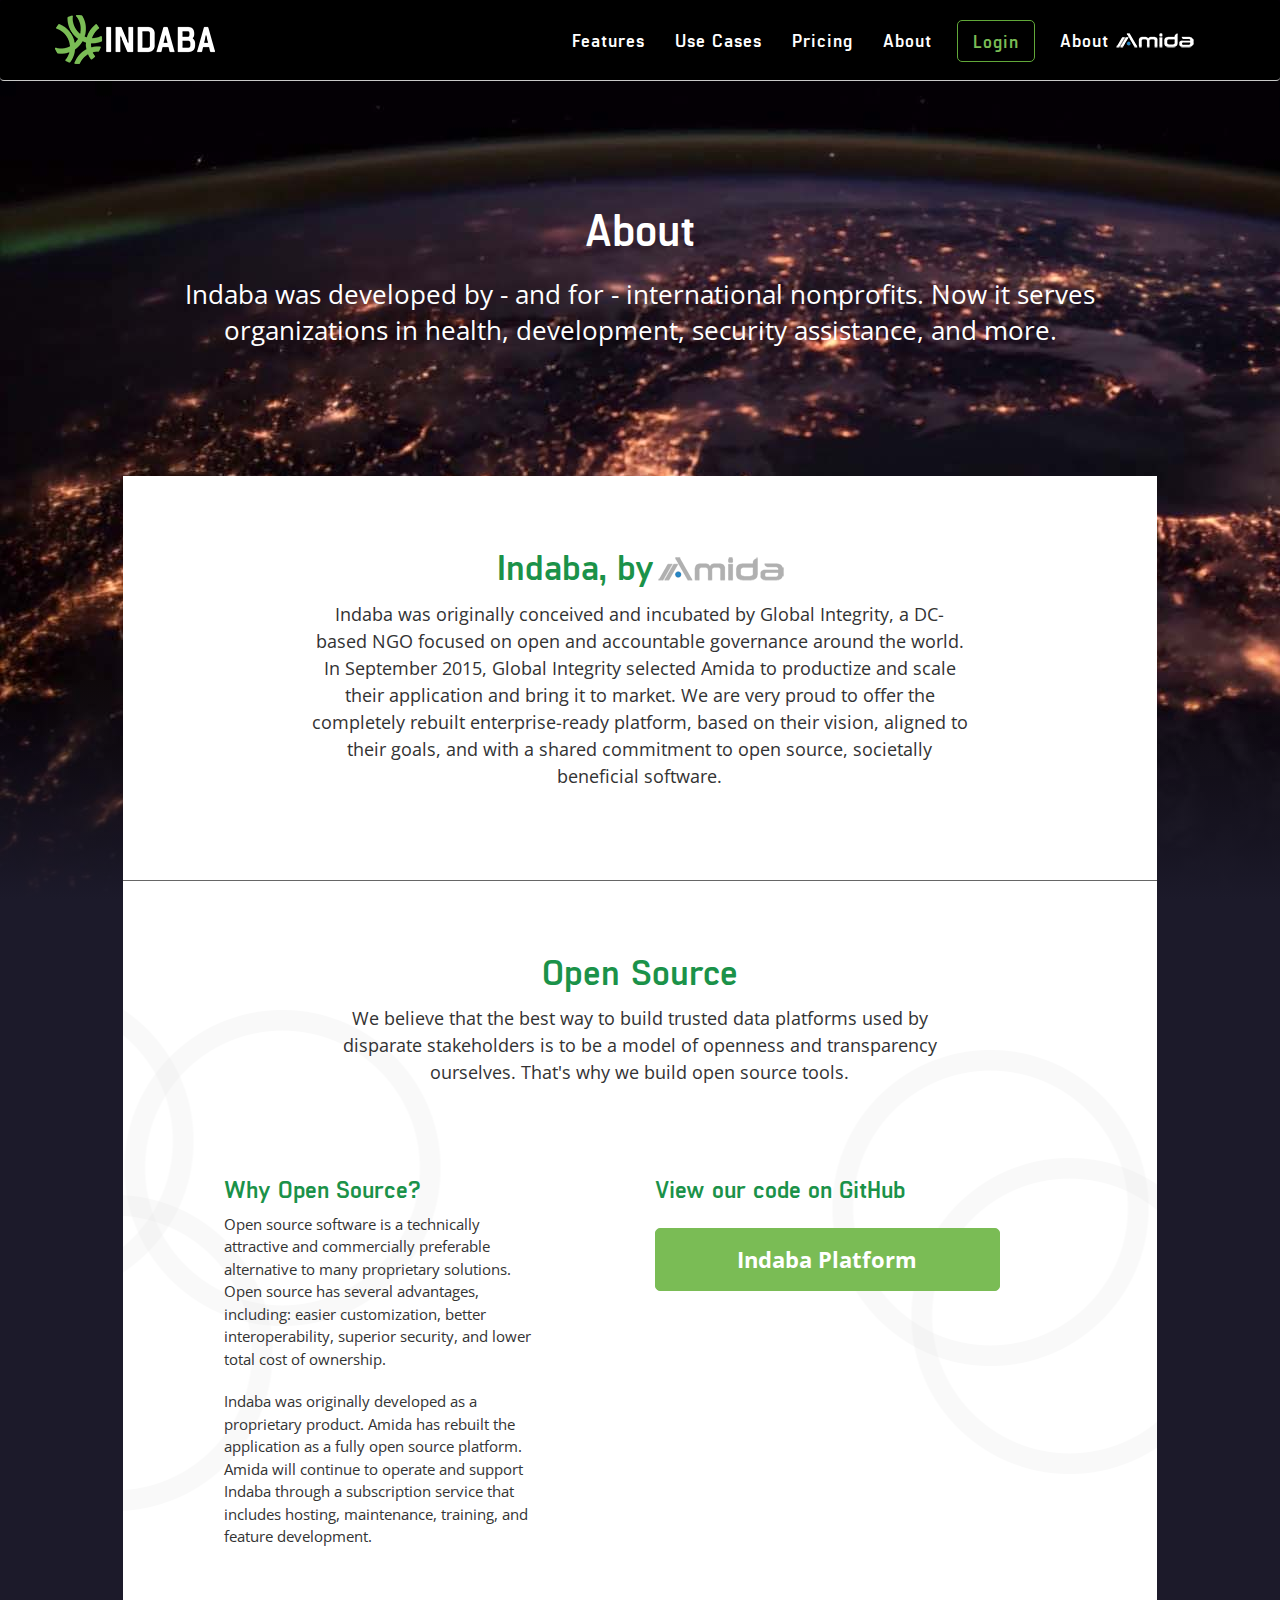
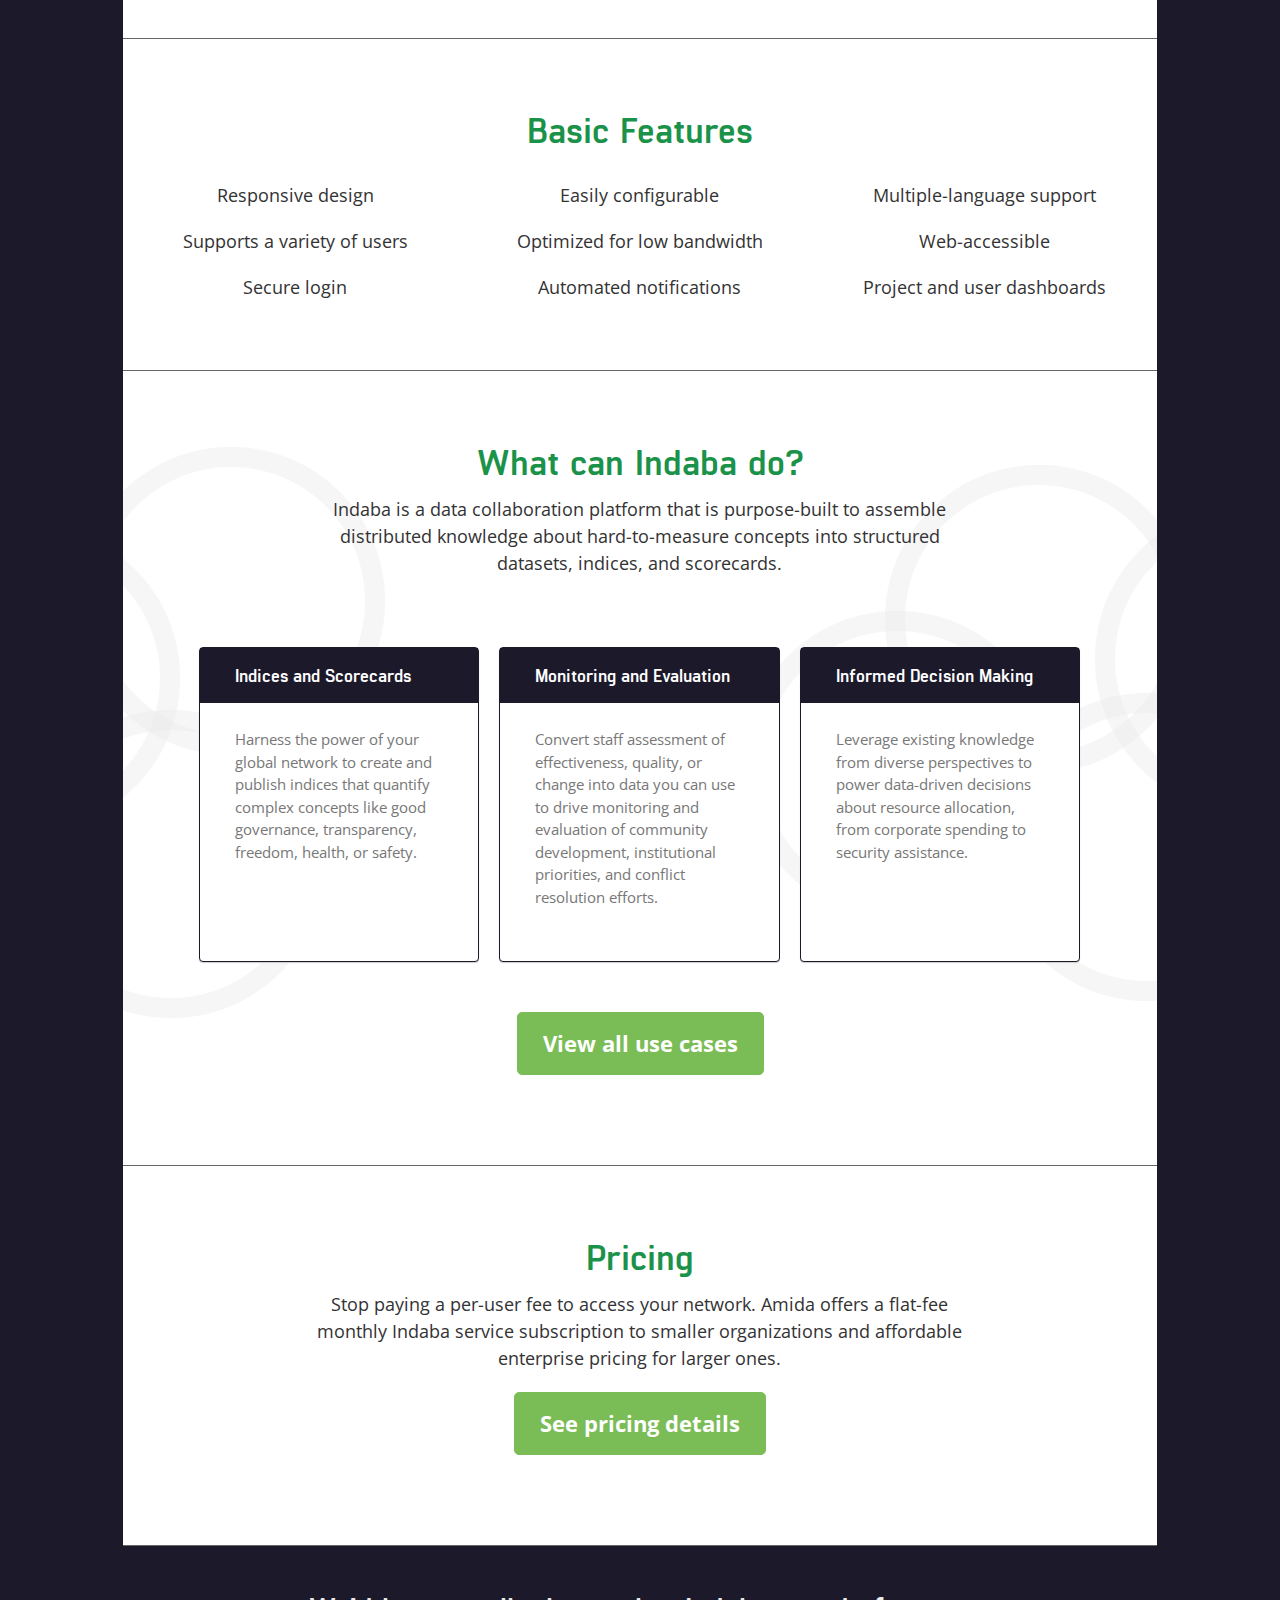
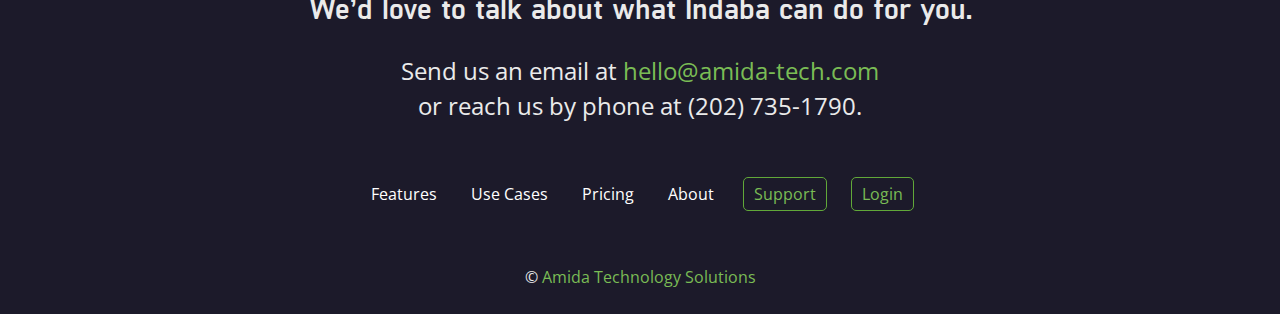
==== about.html @ 3c82d105 "inventory updates" ====
<!DOCTYPE html>
<html lang="en">

<head>

    <meta charset="utf-8">
    <meta http-equiv="X-UA-Compatible" content="IE=edge">
    <meta name="viewport" content="width=device-width, initial-scale=1">
    <meta name="description" content="">
    <meta name="author" content="">

    <title>Indaba by Amida, Turning knowledge into data</title>

    <!-- Bootstrap Core CSS -->
    <link href="css/bootstrap.min.css" rel="stylesheet">

    <!-- Custom CSS -->
    <link href="css/agency.css" rel="stylesheet">

    <!-- Custom Fonts -->
    <link href='https://fonts.googleapis.com/css?family=Open+Sans:400,700&subset=latin,latin-ext' rel='stylesheet' type='text/css'>

    <!-- HTML5 Shim and Respond.js IE8 support of HTML5 elements and media queries -->
    <!-- WARNING: Respond.js doesn't work if you view the page via file:// -->
    <!--[if lt IE 9]>
        <script src="https://oss.maxcdn.com/libs/html5shiv/3.7.0/html5shiv.js"></script>
        <script src="https://oss.maxcdn.com/libs/respond.js/1.4.2/respond.min.js"></script>
    <![endif]-->

</head>

<body id="page-top" class="index">

    <!-- Navigation -->
    <nav class="navbar navbar-default">
        <div class="container">
            <!-- Brand and toggle get grouped for better mobile display -->
            <div class="navbar-header page-scroll">
                <button type="button" class="navbar-toggle" data-toggle="collapse" data-target="#bs-example-navbar-collapse-1">
                    <span class="sr-only">Toggle navigation</span>
                    <span class="icon-bar"></span>
                    <span class="icon-bar"></span>
                    <span class="icon-bar"></span>
                </button>
                <a class="navbar-brand page-scroll" href="index.html"><img src="img/logo.png"></a>
            </div>

            <!-- Collect the nav links, forms, and other content for toggling -->
            <div class="collapse navbar-collapse" id="bs-example-navbar-collapse-1">
                <ul class="nav navbar-nav navbar-right">
                   <li>
                        <a href="features.html">Features </a>
                    </li>
                    <li>
                        <a href="usecases.html">Use Cases</a>
                    </li>
                    <li>
                        <a href="pricing.html">Pricing</a>
                    </li>
                    <li>
                        <a href="about.html">About</a>
                    </li>
                    <li>
                        <a class="green" href="https://app.indaba.amida-tech.com/">Login</a>
                    </li>
                    <li><a class="about" href="http://www.amida-tech.com">About <img src="img/logo-a.png"></a></li>
                </ul>
            </div>
            <!-- /.navbar-collapse -->
        </div>
        <!-- /.container-fluid -->
    </nav>

    <div class="video_back">
        <video autoplay loop poster="./assets/video/ffc-space.jpg" id="">
            <source src="assets/video/ffc-space.webmhd.webm" type="video/webm">
            <source src="assets/video/ffc-space.mp4" type="video/mp4">
        </video>
    </div>
    <div class="shade"></div>

<div class="wrapper">

    <!-- Header -->
    <header>
        <div class="container">
            <div class="intro-text margin-top-50">
                
                <div class="intro-heading">About</div>
                <div class="intro-lead-in">Indaba was developed by - and for - international nonprofits. Now it serves organizations in health, development, security assistance, and more.</div>
            </div>
        </div>
    </header>

    <div class="content_wrapper">

    <!-- About Indaba Section -->
    <section id="">
        <div class="container">
            <div class="row">
                <div class="col-lg-12 text-center">
                    <h2 class="section-heading">Indaba, by<a class="about" href="http://www.amida-tech.com"><img src="img/logo-g.png"></a></h2>
                </div>
            </div>
            <div class="row text-center">
                <div class="col-md-8 col-md-offset-2">
                    <p class="large">Indaba was originally conceived and incubated by Global Integrity, a DC-based NGO focused on open and accountable governance around the world.  In September 2015, Global Integrity selected Amida to productize and scale their application and bring it to market. We are very proud to offer the completely rebuilt enterprise-ready platform, based on their vision, aligned to their goals, and with a shared commitment to open source, societally beneficial software.</p>
                </div>
            </div>
        </div>
    </section>

    <!-- Open Source Section -->
    <section id="open_source">
        <div class="container">
            <div class="row">
                <div class="col-lg-12 text-center">
                    <h2 class="section-heading">Open Source</h2>
                </div>
            </div>
            <div class="row text-center">
                <div class="col-md-8 col-md-offset-2">
                    <p class="large">We believe that the best way to build trusted data platforms used by disparate stakeholders is to be a model of openness and transparency ourselves. That's why we build open source tools.</p>
                </div>
            </div>

            <div class="row open_source margin-top-50">
                <div class="col-md-4 col-md-offset-1">
                    <h3>Why Open Source?</h3>
                    <p>Open source software is a technically attractive and commercially preferable alternative to many proprietary solutions. Open source has several advantages, including: easier customization, better interoperability, superior security, and lower total cost of ownership.</p>
                    <p>Indaba was originally developed as a proprietary product. Amida has rebuilt the application as a fully open source platform. Amida will continue to operate and support Indaba through a subscription service that includes hosting, maintenance, training, and feature development.</p>
                </div>
                <div class="col-md-5 col-md-offset-1">
                    <h3>View our code on GitHub</h3>
                    <p><a href="https://github.com/amida-tech/greyscale" class="btn btn-xl">Indaba Platform</a></p>
                </div>
            </div>

        </div>
    </section>

    <!-- Basic Features Section -->
    <section id="">
        <div class="container">
            <div class="row">
                <div class="col-lg-12 text-center">
                    <h2 class="section-heading">Basic Features</h2>
                </div>
            </div>
            <div class="row text-center basic_features">
                    <div class="col-md-4">Responsive design</div>
                    <div class="col-md-4">Easily configurable</div>
                    <div class="col-md-4">Multiple-language support</div>
            </div>
            <div class="row text-center basic_features">
                    <div class="col-md-4">Supports a variety of users</div>
                    <div class="col-md-4">Optimized for low bandwidth</div>
                    <div class="col-md-4">Web-accessible</div>
            </div>
            <div class="row text-center basic_features">
                    <div class="col-md-4">Secure login</div>
                    <div class="col-md-4">Automated notifications</div>
                    <div class="col-md-4">Project and user dashboards</div>

            </div>
        </div>
    </section>

    

    <!-- Use Cases Section -->
    <section id="services">
        <div class="container">
            <div class="row">
                <div class="col-lg-12 text-center">
                    <h2 class="section-heading">What can Indaba do?</h2>
                </div>
            </div>
            <div class="row text-center">
                <div class="col-md-8 col-md-offset-2">
                    <p class="large">Indaba is a data collaboration platform that is purpose-built to assemble distributed knowledge about hard-to-measure concepts into structured datasets, indices, and scorecards.</p>
                </div>
            </div>
            <div class="row text-center service_items">
                <div class="col-md-4 service_item">
                    <h4 class="item-heading">Indices and Scorecards</h4>
                    <p class="text-muted">Harness the power of your global network to create and publish indices that quantify complex concepts like good governance, transparency, freedom, health, or safety.</p>
                </div>
                <div class="col-md-4 service_item">
                    <h4 class="item-heading">Monitoring and Evaluation</h4>
                    <p class="text-muted">Convert staff assessment of effectiveness, quality, or change into data you can use to drive monitoring and evaluation of community development, institutional priorities, and conflict resolution efforts.</p>
                </div>
                <div class="col-md-4 service_item">
                    <h4 class="item-heading">Informed Decision Making</h4>
                    <p class="text-muted">Leverage existing knowledge from diverse perspectives to power data-driven decisions about resource allocation, from corporate spending to security assistance.</p>
                </div>
            </div>
            <div class="row text-center">
                <div class="col-md-6 col-md-offset-3">
                    <p><a href="usecases.html" class="btn btn-xl">View all use cases</a></p>
                </div>
            </div>
        </div>
    </section>

    <!-- Pricing Section -->
    <section id="pricing">
        <div class="container">
            <div class="row">
                <div class="col-lg-12 text-center">
                    <h2 class="section-heading">Pricing</h2>
                </div>
            </div>
            <div class="row text-center">
                <div class="col-md-8 col-md-offset-2">
                    <p class="large">Stop paying a per-user fee to access your network. Amida offers a flat-fee monthly Indaba service subscription to smaller organizations and affordable enterprise pricing for larger ones.</p>
                </div>
            </div>
            <div class="row text-center">
                <div class="col-md-6 col-md-offset-3">
                    <p><a href="pricing.html" class="btn btn-xl">See pricing details</a></p>
                </div>
            </div>
        </div>
    </section>


    </div>

<!--  Content wrapper -->


    <footer>
        <div class="container">

            <div class="row">
                <div class="col-lg-12 text-center">
                    <h2 class="section-heading">We’d love to talk about what Indaba can do for you.</h2>
                </div>
            </div>

            <div class="row text-center">
                <div class="col-md-8 col-md-offset-2">
                    <div class="footer_text">Send us an email at <a href="mailto:hello@amida-tech.com">hello@amida-tech.com</a><br>
                        or reach us by phone at (202) 735-1790. 
                    </div>
                </div>
                <div class="col-md-12">
                    <div class="footer_menu">
                            <a href="features.html">Features </a>
                            <a href="usecases.html">Use Cases</a>
                            <a href="pricing.html">Pricing</a>
                            <a href="about.html">About</a>
                            <a class="green" href="https://indaba.zendesk.com/">Support</a>
                            <a class="green" href="https://app.indaba.amida-tech.com/">Login</a>
                    </div>
                </div>

                <div class="col-md-12">© <a href="http://www.amida-tech.com">Amida Technology Solutions</a> </div>
              
            </div>

        </div>
    </footer>

    
</div>

    <!-- jQuery -->
    <script src="js/jquery.js"></script>

    <!-- Bootstrap Core JavaScript -->
    <script src="js/bootstrap.min.js"></script>

</body>

</html>
---- css/agency.css ----
/*!
 * Agency v1.0.7 (http://startbootstrap.com/template-overviews/agency)
 * Copyright 2013-2016 Start Bootstrap
 * Licensed under MIT (https://github.com/BlackrockDigital/startbootstrap/blob/gh-pages/LICENSE)
 */

@font-face {
  font-family: 'ManifoldBold';

  src: url('../fonts/ManifoldCF-Bold.eot');
  src: url('../fonts/ManifoldCF-Bold.eot?#iefix') format('embedded-opentype'), 
        url('../fonts/ManifoldCF-Bold.woff2') format('woff2'), 
        url('../fonts/ManifoldCF-Bold.woff') format('woff'), 
        url('../fonts/ManifoldCF-Bold.ttf') format('truetype');
}

@font-face {
  font-family: 'ManifoldRegular';

  src: url('../fonts/ManifoldCF-Regular.eot');
  src: url('../fonts/ManifoldCF-Regular.eot?#iefix') format('embedded-opentype'), 
        url('../fonts/ManifoldCF-Regular.woff2') format('woff2'), 
        url('../fonts/ManifoldCF-Regular.woff') format('woff'), 
        url('../fonts/ManifoldCF-Regular.ttf') format('truetype');
}

body {
  overflow-x: hidden;
  font-family: "Open Sans", Helvetica, Arial, sans-serif;
  font-size:16px;
  background:#1c1a2a;
  background-size:contain;
}
.text-muted {
  color: #777777;
}
.text-primary {
  color: #7abc55;
}
p {
  font-size: 15px;
  line-height: 1.5;
}
p.large {
  font-size: 18px;
}
a,
a:hover,
a:focus,
a:active,
a.active {
  outline: none;
}
a {
  color: #7abc55;
}
a:hover,
a:focus,
a:active,
a.active {
  color: #888;
  text-decoration:none;
}
h1,
h2,
h3,
h4,
h5,
h6 {
  font-family: "ManifoldBold", Helvetica, Arial, sans-serif;
}
.img-centered {
  margin: 0 auto;
}
.bg-light-gray {
  background-color: #f7f7f7;
}
.bg-darkest-gray {
  background-color: #222222;
}
.btn-primary {
  color: #ffffff;
  background-color: #7abc55;
  border-color: #7abc55;
  font-family: "ManifoldBold", Helvetica, Arial, sans-serif;
  text-transform: uppercase;
}
.btn-primary:hover,
.btn-primary:focus,
.btn-primary:active,
.btn-primary.active,
.open .dropdown-toggle.btn-primary {
  color: #ffffff;
  background-color: #61a839;
  border-color: #61a839;
}
.btn-primary:active,
.btn-primary.active,
.open .dropdown-toggle.btn-primary {
  background-image: none;
}
.btn-primary.disabled,
.btn-primary[disabled],
fieldset[disabled] .btn-primary,
.btn-primary.disabled:hover,
.btn-primary[disabled]:hover,
fieldset[disabled] .btn-primary:hover,
.btn-primary.disabled:focus,
.btn-primary[disabled]:focus,
fieldset[disabled] .btn-primary:focus,
.btn-primary.disabled:active,
.btn-primary[disabled]:active,
fieldset[disabled] .btn-primary:active,
.btn-primary.disabled.active,
.btn-primary[disabled].active,
fieldset[disabled] .btn-primary.active {
  background-color: #7abc55;
  border-color: #7abc55;
}
.btn-primary .badge {
  color: #7abc55;
  background-color: #ffffff;
}
.btn-xl {
  color: #ffffff;
  background-color: #7abc55;
  border-color: #7abc55;
  font-family: "Open Sans", Helvetica, Arial, sans-serif;
  border-radius: 5px;
  font-size: 22px;
  font-weight: 700;
  padding: 15px 25px;
  display:inline-block;
}
.btn-xl:hover,
.btn-xl:focus,
.btn-xl:active,
.btn-xl.active,
.open .dropdown-toggle.btn-xl {
  color: #ffffff;
  background-color: #61a839;
  border-color: #61a839;
}
.btn-xl:active,
.btn-xl.active,
.open .dropdown-toggle.btn-xl {
  background-image: none;
}
.btn-xl.disabled,
.btn-xl[disabled],
fieldset[disabled] .btn-xl,
.btn-xl.disabled:hover,
.btn-xl[disabled]:hover,
fieldset[disabled] .btn-xl:hover,
.btn-xl.disabled:focus,
.btn-xl[disabled]:focus,
fieldset[disabled] .btn-xl:focus,
.btn-xl.disabled:active,
.btn-xl[disabled]:active,
fieldset[disabled] .btn-xl:active,
.btn-xl.disabled.active,
.btn-xl[disabled].active,
fieldset[disabled] .btn-xl.active {
  background-color: #7abc55;
  border-color: #7abc55;
}
.btn-xl .badge {
  color: #7abc55;
  background-color: #ffffff;
}

@media(max-width:768px){
  .btn-xl {
  border-radius: 5px;
  font-size: 21px;
  padding: 16px 20px;
}
}

.navbar-default {
  background-color: #1c1a2a;
  border-color: transparent;
}
.navbar-default .navbar-brand {
  color: #7abc55;
}
.navbar-default .navbar-brand:hover,
.navbar-default .navbar-brand:focus,
.navbar-default .navbar-brand:active,
.navbar-default .navbar-brand.active {
  color: #fec503;
}
.navbar-default .navbar-collapse {
  border-color: rgba(255, 255, 255, 0.02);
}
.navbar-default .navbar-toggle {
  background-color: #1c1a2a;
  border-color: #7abc55;
}
.navbar-default .navbar-toggle .icon-bar {
  background-color: white;
}
.navbar-default .navbar-toggle:hover,
.navbar-default .navbar-toggle:focus {
  background-color: #1c1a2a;
}

.navbar-nav{ margin-top:5px; }

.navbar-default .nav li a {
  font-family: "ManifoldBold", Helvetica, Arial, sans-serif;
  font-size:18px;
  letter-spacing: 1px;
  color: white;
  padding:10px 15px;
}
.navbar-default .nav li a:hover,
.navbar-default .nav li a:focus {
  color: #888;
  outline: none;
}
.navbar-default .navbar-nav > .active > a {
  border-radius: 0;
  color: #ccc;
  background-color:transparent;
}
.navbar-default .navbar-nav > .active > a:hover,
.navbar-default .navbar-nav > .active > a:focus {
  color: white;
  background-color: #61a839;
}

.navbar-brand{ padding:6px 0 0 6px; }
.navbar-brand img{ width:120px; }

@media (min-width: 768px) {
  .navbar-default {
    background-color: #000;
    padding: 15px 0;
    -webkit-transition: padding 0.3s;
    -moz-transition: padding 0.3s;
    transition: padding 0.3s;
    border: none;
    border-bottom:1px solid #c9c9c9;
  }

  .navbar-brand{ padding:0; }
  .navbar-default .navbar-brand img{ width:auto; }

  .navbar-default .navbar-nav > .active > a {
    border-radius: 3px;
  }

  .navbar-default .nav li a.green, .footer_menu a.green{ border:1px solid #61a839;border-radius:5px;margin:0 10px;  }

  .navbar-default .nav li a.about{ color:#fff; }
    .navbar-default .nav li a.about img{ margin-bottom:4px; }

  .navbar-default.navbar-shrink {
    background-color: #1c1a2a;
    padding: 10px 0;
  }
  .navbar-default.navbar-shrink .navbar-brand {
    font-size: 1.5em;
  }
}
header {
  text-align: center;
  color: white;
  min-height:375px;
}
header .intro-text {
  padding-top: 100px;
  padding-bottom: 50px;
}
header .intro-text .intro-lead-in {
  font-family: "Open Sans", Helvetica, Arial, sans-serif;
  font-size: 22px;
  line-height: 140%;
  margin-bottom: 25px;
}
header .intro-text .intro-heading {
  font-family: "ManifoldBold", Helvetica, Arial, sans-serif;
  font-size: 50px;
  line-height: 50px;
  margin-bottom: 25px;
}
@media (min-width: 768px) {
  header .intro-text {
    padding-top: 40px;
    padding-bottom: 80px;
  }
  header .intro-text .intro-lead-in {
    font-family: "Open Sans", Helvetica, Arial, sans-serif;
    font-size: 26px;
    margin-bottom: 25px;
  }
  header .intro-text .intro-heading {
    font-family: font-family: "ManifoldBold", Helvetica, Arial, sans-serif;
    font-size: 45px;
    line-height: 75px;
    margin-bottom: 10px;
  }
}
section {
  padding: 50px 0;
  border-bottom:1px solid #666;
}
section h2.section-heading {
  font-size: 36px;
  margin-top: 0;
  margin-bottom: 15px;
  color:#1b9249;
}
section h3 {
  color:#1b9249;
}

@media (min-width: 768px) {
  section {
    padding: 70px 0;
  }
}

#portfolio .portfolio-item {
  margin: 0 0 15px;
  right: 0;
}
#portfolio .portfolio-item .portfolio-link {
  display: block;
  position: relative;
  max-width: 400px;
  margin: 0 auto;
}
#portfolio .portfolio-item .portfolio-link .portfolio-hover {
  background: rgba(254, 209, 54, 0.9);
  position: absolute;
  width: 100%;
  height: 100%;
  opacity: 0;
  transition: all ease 0.5s;
  -webkit-transition: all ease 0.5s;
  -moz-transition: all ease 0.5s;
}
#portfolio .portfolio-item .portfolio-link .portfolio-hover:hover {
  opacity: 1;
}
#portfolio .portfolio-item .portfolio-link .portfolio-hover .portfolio-hover-content {
  position: absolute;
  width: 100%;
  height: 20px;
  font-size: 20px;
  text-align: center;
  top: 50%;
  margin-top: -12px;
  color: white;
}
#portfolio .portfolio-item .portfolio-link .portfolio-hover .portfolio-hover-content i {
  margin-top: -12px;
}
#portfolio .portfolio-item .portfolio-link .portfolio-hover .portfolio-hover-content h3,
#portfolio .portfolio-item .portfolio-link .portfolio-hover .portfolio-hover-content h4 {
  margin: 0;
}
#portfolio .portfolio-item .portfolio-caption {
  max-width: 400px;
  margin: 0 auto;
  background-color: white;
  text-align: center;
  padding: 25px;
}
#portfolio .portfolio-item .portfolio-caption h4 {
  text-transform: none;
  margin: 0;
}
#portfolio .portfolio-item .portfolio-caption p {
  font-family: "Open Sans", Helvetica, Arial, sans-serif;
  font-style: italic;
  font-size: 16px;
  margin: 0;
}
#portfolio * {
  z-index: 2;
}
@media (min-width: 767px) {
  #portfolio .portfolio-item {
    margin: 0 0 30px;
  }
}
.timeline {
  list-style: none;
  padding: 0;
  position: relative;
}
.timeline:before {
  top: 0;
  bottom: 0;
  position: absolute;
  content: "";
  width: 2px;
  background-color: #f1f1f1;
  left: 40px;
  margin-left: -1.5px;
}
.timeline > li {
  margin-bottom: 50px;
  position: relative;
  min-height: 50px;
}
.timeline > li:before,
.timeline > li:after {
  content: " ";
  display: table;
}
.timeline > li:after {
  clear: both;
}
.timeline > li .timeline-panel {
  width: 100%;
  float: right;
  padding: 0 20px 0 100px;
  position: relative;
  text-align: left;
}
.timeline > li .timeline-panel:before {
  border-left-width: 0;
  border-right-width: 15px;
  left: -15px;
  right: auto;
}
.timeline > li .timeline-panel:after {
  border-left-width: 0;
  border-right-width: 14px;
  left: -14px;
  right: auto;
}
.timeline > li .timeline-image {
  left: 0;
  margin-left: 0;
  width: 80px;
  height: 80px;
  position: absolute;
  z-index: 100;
  background-color: #7abc55;
  color: white;
  border-radius: 100%;
  border: 7px solid #f1f1f1;
  text-align: center;
}
.timeline > li .timeline-image h4 {
  font-size: 10px;
  margin-top: 12px;
  line-height: 14px;
}
.timeline > li.timeline-inverted > .timeline-panel {
  float: right;
  text-align: left;
  padding: 0 20px 0 100px;
}
.timeline > li.timeline-inverted > .timeline-panel:before {
  border-left-width: 0;
  border-right-width: 15px;
  left: -15px;
  right: auto;
}
.timeline > li.timeline-inverted > .timeline-panel:after {
  border-left-width: 0;
  border-right-width: 14px;
  left: -14px;
  right: auto;
}
.timeline > li:last-child {
  margin-bottom: 0;
}
.timeline .timeline-heading h4 {
  margin-top: 0;
  color: inherit;
}
.timeline .timeline-heading h4.subheading {
  text-transform: none;
}
.timeline .timeline-body > p,
.timeline .timeline-body > ul {
  margin-bottom: 0;
}
@media (min-width: 768px) {
  .timeline:before {
    left: 50%;
  }
  .timeline > li {
    margin-bottom: 100px;
    min-height: 100px;
  }
  .timeline > li .timeline-panel {
    width: 41%;
    float: left;
    padding: 0 20px 20px 30px;
    text-align: right;
  }
  .timeline > li .timeline-image {
    width: 100px;
    height: 100px;
    left: 50%;
    margin-left: -50px;
  }
  .timeline > li .timeline-image h4 {
    font-size: 13px;
    margin-top: 16px;
    line-height: 18px;
  }
  .timeline > li.timeline-inverted > .timeline-panel {
    float: right;
    text-align: left;
    padding: 0 30px 20px 20px;
  }
}
@media (min-width: 992px) {
  .timeline > li {
    min-height: 150px;
  }
  .timeline > li .timeline-panel {
    padding: 0 20px 20px;
  }
  .timeline > li .timeline-image {
    width: 150px;
    height: 150px;
    margin-left: -75px;
  }
  .timeline > li .timeline-image h4 {
    font-size: 18px;
    margin-top: 30px;
    line-height: 26px;
  }
  .timeline > li.timeline-inverted > .timeline-panel {
    padding: 0 20px 20px;
  }
}
@media (min-width: 1200px) {
  .timeline > li {
    min-height: 170px;
  }
  .timeline > li .timeline-panel {
    padding: 0 20px 20px 100px;
  }
  .timeline > li .timeline-image {
    width: 170px;
    height: 170px;
    margin-left: -85px;
  }
  .timeline > li .timeline-image h4 {
    margin-top: 40px;
  }
  .timeline > li.timeline-inverted > .timeline-panel {
    padding: 0 100px 20px 20px;
  }
}
.team-member {
  text-align: center;
  margin-bottom: 50px;
}
.team-member img {
  margin: 0 auto;
  border: 7px solid white;
}
.team-member h4 {
  margin-top: 25px;
  margin-bottom: 0;
  text-transform: none;
}
.team-member p {
  margin-top: 0;
}
aside.clients img {
  margin: 50px auto;
}
section#contact {
  background-color: #222222;
  background-image: url('../img/map-image.png');
  background-position: center;
  background-repeat: no-repeat;
}
section#contact .section-heading {
  color: white;
}
section#contact .form-group {
  margin-bottom: 25px;
}
section#contact .form-group input,
section#contact .form-group textarea {
  padding: 20px;
}
section#contact .form-group input.form-control {
  height: auto;
}
section#contact .form-group textarea.form-control {
  height: 236px;
}
section#contact .form-control:focus {
  border-color: #7abc55;
  box-shadow: none;
}
section#contact ::-webkit-input-placeholder {
  font-family: "Montserrat", "Helvetica Neue", Helvetica, Arial, sans-serif;
  text-transform: uppercase;
  font-weight: 700;
  color: #bbbbbb;
}
section#contact :-moz-placeholder {
  /* Firefox 18- */
  font-family: "Montserrat", "Helvetica Neue", Helvetica, Arial, sans-serif;
  text-transform: uppercase;
  font-weight: 700;
  color: #bbbbbb;
}
section#contact ::-moz-placeholder {
  /* Firefox 19+ */
  font-family: "Montserrat", "Helvetica Neue", Helvetica, Arial, sans-serif;
  text-transform: uppercase;
  font-weight: 700;
  color: #bbbbbb;
}
section#contact :-ms-input-placeholder {
  font-family: "Montserrat", "Helvetica Neue", Helvetica, Arial, sans-serif;
  text-transform: uppercase;
  font-weight: 700;
  color: #bbbbbb;
}
section#contact .text-danger {
  color: #e74c3c;
}
footer {
  padding: 25px 0;
  text-align: center;
  color:#eaeaea;
}

.btn:focus,
.btn:active,
.btn.active,
.btn:active:focus {
  outline: none;
}
.portfolio-modal .modal-content {
  border-radius: 0;
  background-clip: border-box;
  -webkit-box-shadow: none;
  box-shadow: none;
  border: none;
  min-height: 100%;
  padding: 100px 0;
  text-align: center;
}
.portfolio-modal .modal-content h2 {
  margin-bottom: 15px;
  font-size: 3em;
}
.portfolio-modal .modal-content p {
  margin-bottom: 30px;
}
.portfolio-modal .modal-content p.item-intro {
  margin: 20px 0 30px;
  font-family: "Open Sans", Helvetica, Arial, sans-serif;
  font-style: italic;
  font-size: 16px;
}
.portfolio-modal .modal-content ul.list-inline {
  margin-bottom: 30px;
  margin-top: 0;
}
.portfolio-modal .modal-content img {
  margin-bottom: 30px;
}
.portfolio-modal .close-modal {
  position: absolute;
  width: 75px;
  height: 75px;
  background-color: transparent;
  top: 25px;
  right: 25px;
  cursor: pointer;
}
.portfolio-modal .close-modal:hover {
  opacity: 0.3;
}
.portfolio-modal .close-modal .lr {
  height: 75px;
  width: 1px;
  margin-left: 35px;
  background-color: #222222;
  transform: rotate(45deg);
  -ms-transform: rotate(45deg);
  /* IE 9 */
  -webkit-transform: rotate(45deg);
  /* Safari and Chrome */
  z-index: 1051;
}
.portfolio-modal .close-modal .lr .rl {
  height: 75px;
  width: 1px;
  background-color: #222222;
  transform: rotate(90deg);
  -ms-transform: rotate(90deg);
  /* IE 9 */
  -webkit-transform: rotate(90deg);
  /* Safari and Chrome */
  z-index: 1052;
}
.portfolio-modal .modal-backdrop {
  opacity: 0;
  display: none;
}
::-moz-selection {
  text-shadow: none;
  background: #7abc55;
}
::selection {
  text-shadow: none;
  background: #7abc55;
}
img::selection {
  background: transparent;
}
img::-moz-selection {
  background: transparent;
}
body {
  webkit-tap-highlight-color: #7abc55;
}



.video_back{ 
    background:url('../img/background.jpg') top center no-repeat #1c1a2a;
    height: 100vh;
    left: 0;
    overflow: hidden;
    position: absolute;
    top: 0;
    width: 100vw;
    z-index: -2; }

.video_back video {
    min-height: 100vh;
    min-width: 100vw;
    position: absolute;
    top: 0;
    z-index: 0;
}



.shade {
    background: rgba(0, 0, 0, 0) linear-gradient(to bottom, rgba(28, 26, 42, 0) 0%, rgba(28, 26, 42, 0) 75%, rgba(28, 26, 42, 1) 100%) repeat scroll 0 0;
    height: 100vh;
    left: 0;
    position: absolute;
    top: 0;
    width: 100vw;
    z-index: -1;
}

.wrapper{ max-width:1034px;margin:auto; }
.content_wrapper{ background:#fff; }

section .container, header .container, footer .container{ width:100%; }

p {
    margin: 0 0 20px;
}

.green{ color: #7abc55 !important; }

.margin-top-50{ margin-top:50px; }
.float_right{ float:right; }

.about1, .about2{ min-height:535px; }
.about1>div, .about2>div{ padding:145px 75px 0; }

.feature{ min-height:568px; }
.feature>div{ padding:80px 75px 0; }

.usecase{ min-height:350px; }
.usecase>div{ padding:0px 75px 0; }
.usecase img{ max-width:100%;margin:100px auto 0; }


.about1{ background:url('../img/about/pic1.png') left no-repeat; }
.about2{ background:url('../img/about/pic2.png') right no-repeat; }

.feature1{ background:url('../img/feature1.png') left no-repeat; }
.feature2{ background:url('../img/feature2.png') right no-repeat; }
.feature3{ background:url('../img/feature3.png') left no-repeat; }
.feature4{ background:url('../img/feature4.png') right no-repeat; }

.usecase1{ background:url('../img/usecase1.png') left no-repeat; }
.usecase2{ background:url('../img/usecase3.png') right no-repeat; }

  

@media(max-width:768px){
  .about1, .feature1, .feature3{ background-image:none; }
  .about2, .feature2, .feature4{ background-image:none; }

  .about1, .about2, .feature{ min-height:100px;margin-top:0; }
  .about1>div, .about2>div{ padding:15px 35px 0; }
  .feature>div{ padding:15px 35px 0; }
  .usecase>div{ padding:0px 35px 0; }
  
}

@media(max-width:992px){
  .usecase img{ margin:0px auto 0; }
}


#services{ background:url('../img/services-back.png') center 70px no-repeat; }
#quick_features{ background:url('../img/features-back.png') center center no-repeat; }
#price_section{ background:url('../img/pricing-back.png') center center no-repeat; }
#open_source{ background:url('../img/os-back.png') center center no-repeat; }

.service_items{ width:90%;margin:50px auto; }
.price_items{ width:90%;margin:20px auto; }
  .service_item, .price_item{ border:1px solid #1c1a2a;border-radius:4px;box-shadow:0 1px 1px #ccc;padding:0;text-align:left;
            background:#fff; }
  .service_item{ min-height:315px; }
  .price_item{ min-height:270px; }
    .service_item .text-muted, .price_item .text-muted{ padding:25px 35px;margin:0; }
  .item-heading { background:#1c1a2a;padding:15px 35px;color:#fff;margin:0;line-height:140%;
                    font-family: "ManifoldBold", Helvetica, Arial, sans-serif; }
      .item-heading span{ font-size:24px; }

@media (min-width: 992px){
  .service_item{ width:31%;margin:0 1.15%; }
  .price_item{ width:47.5%;margin:0 1.25%; }
}

@media (max-width:992px){
  .service_item, .price_item{ margin-bottom:20px;min-height:auto; }
}

.basic_features>div{ padding-top:20px;font-size:18px; }

.open_source .btn-xl{ margin-top:15px;width:345px; }


.footer_text{ font-size:24px;padding-top:20px; }
.footer_menu{ padding:60px 0; }
  .footer_menu a{ padding:5px 10px;color:#fff;margin:0 5px; }
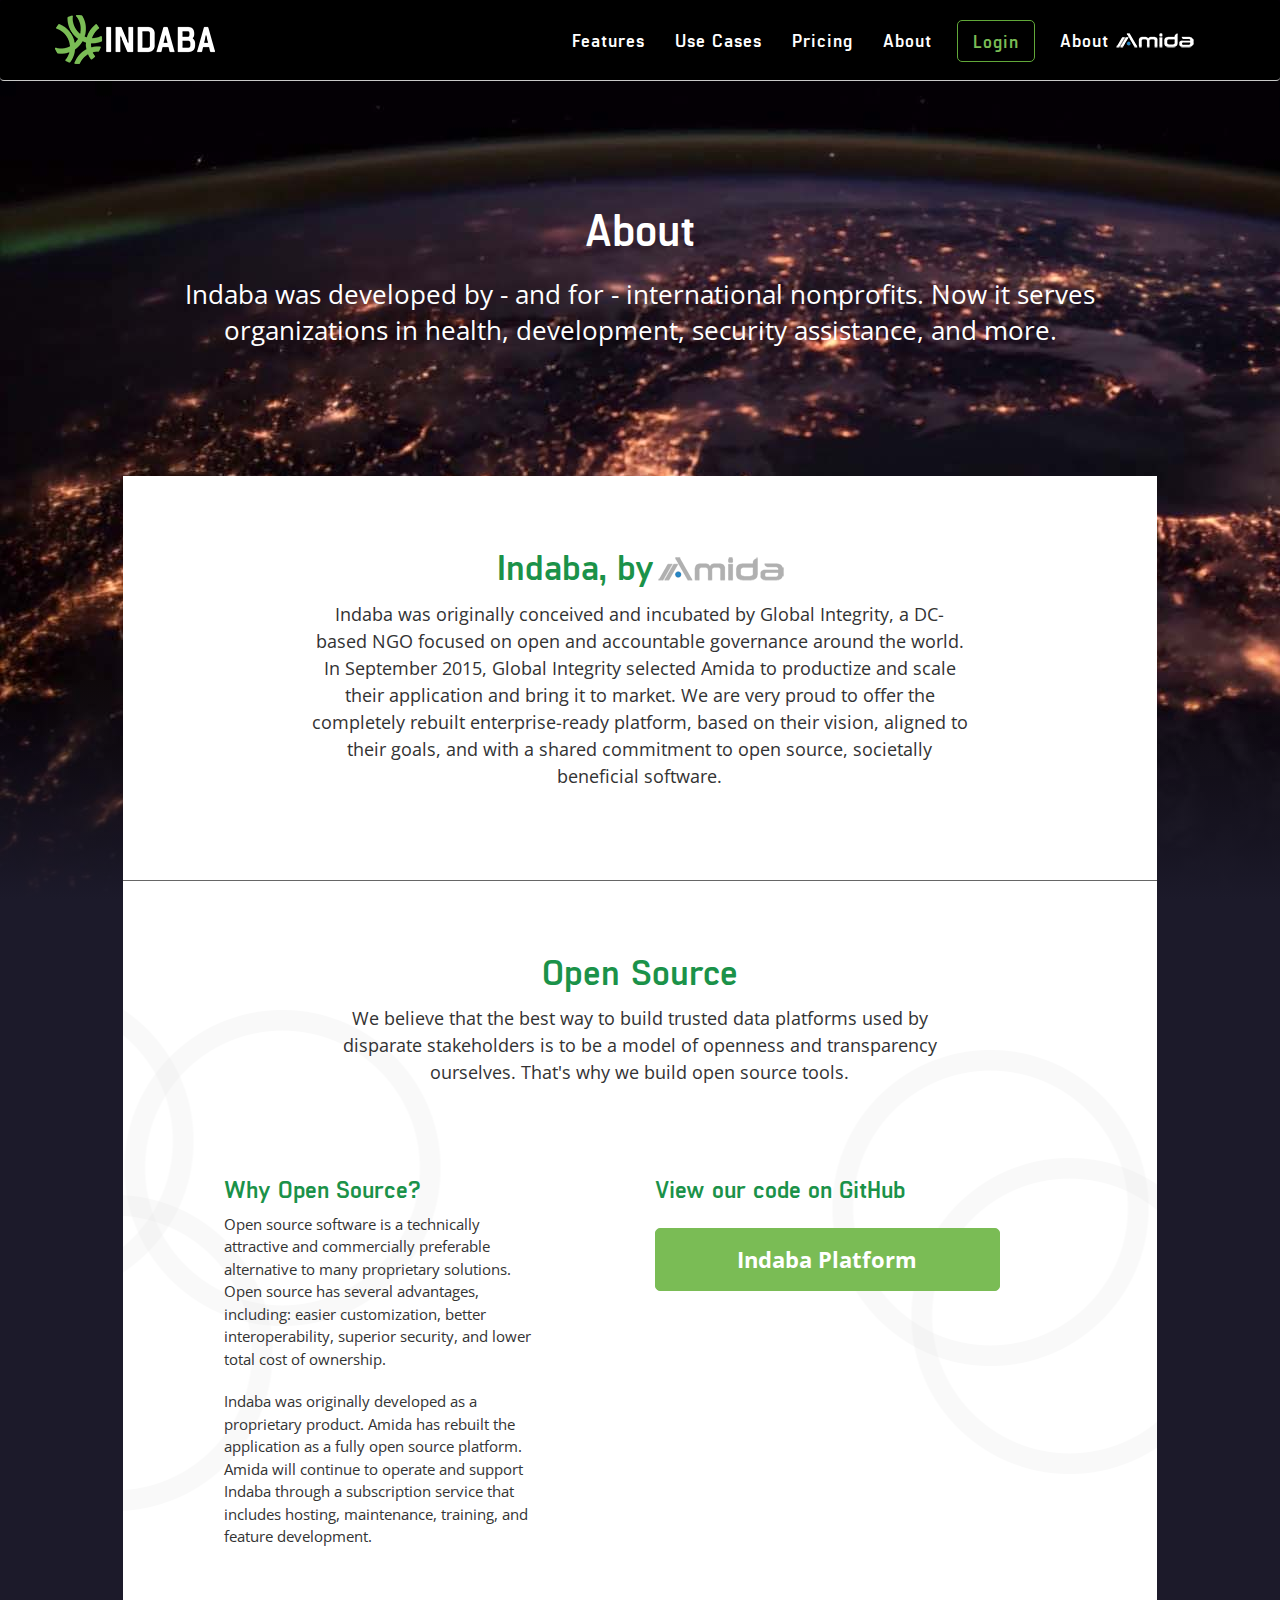
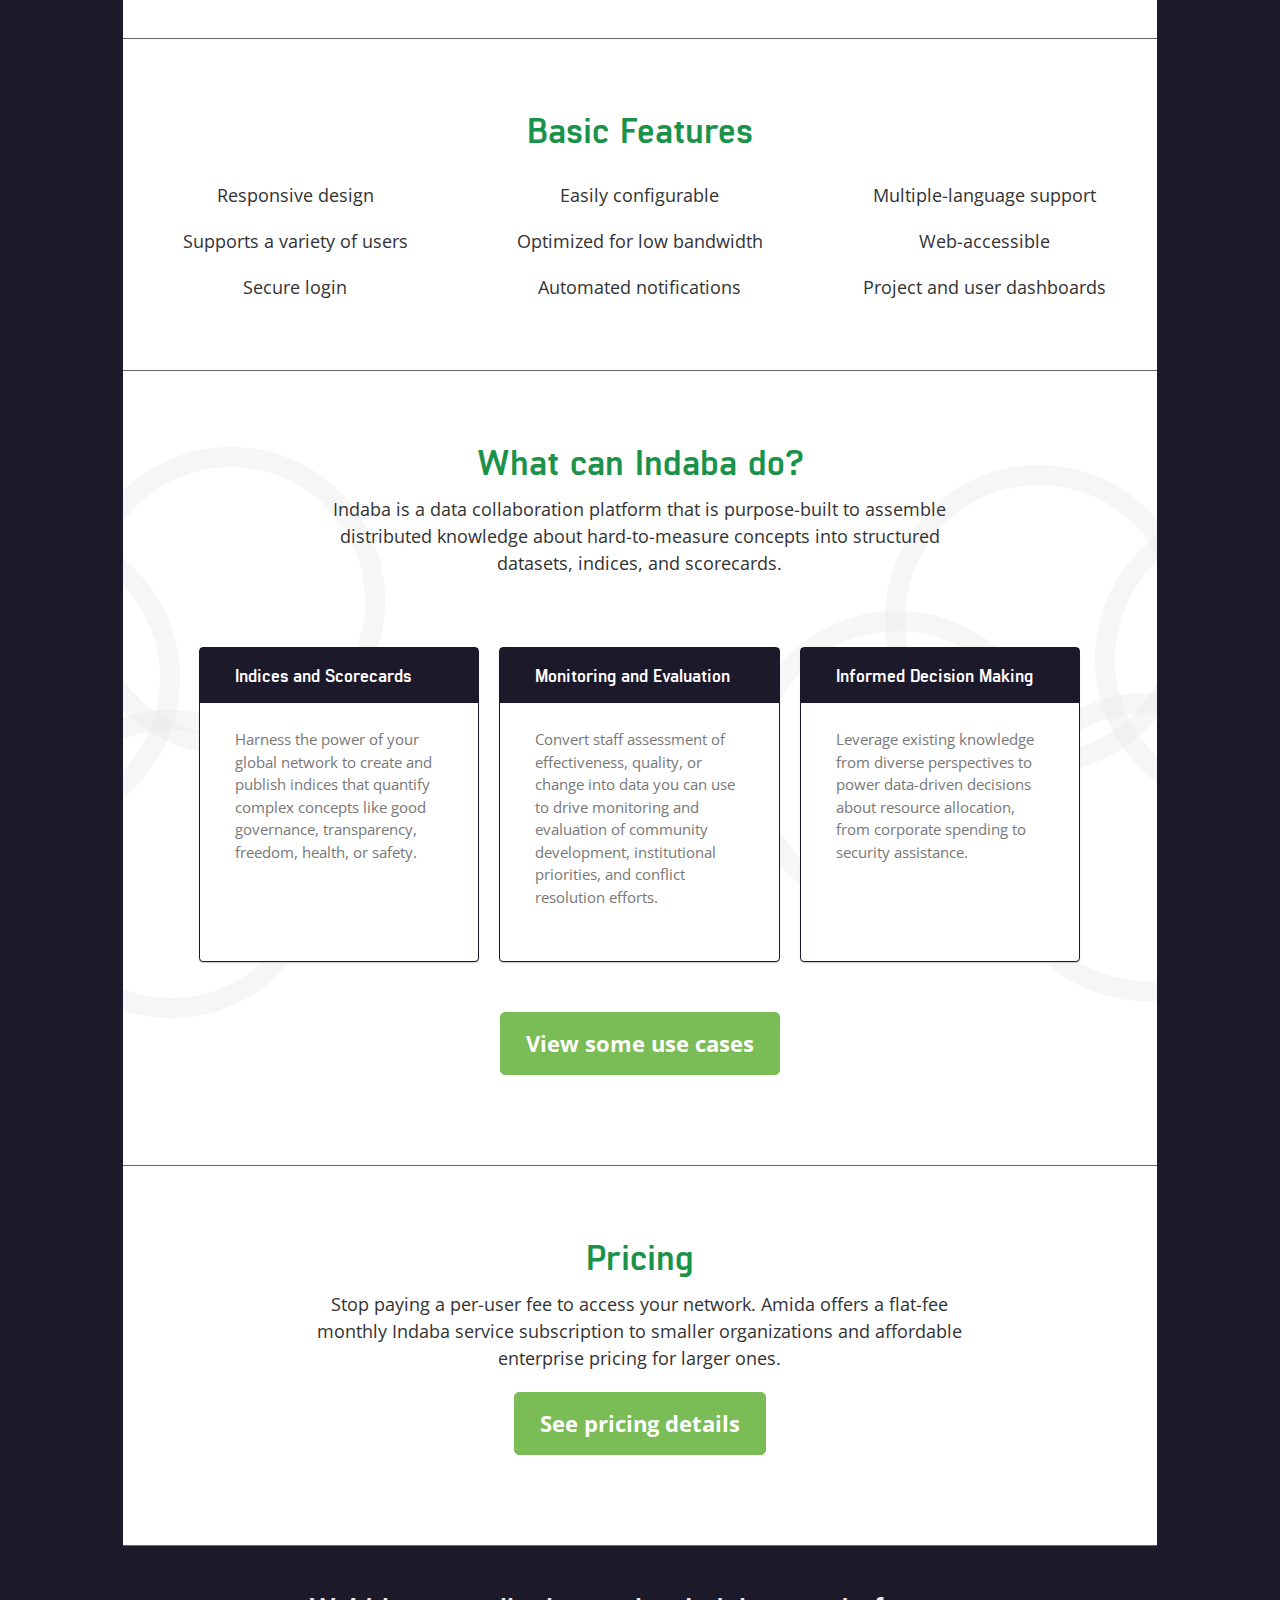
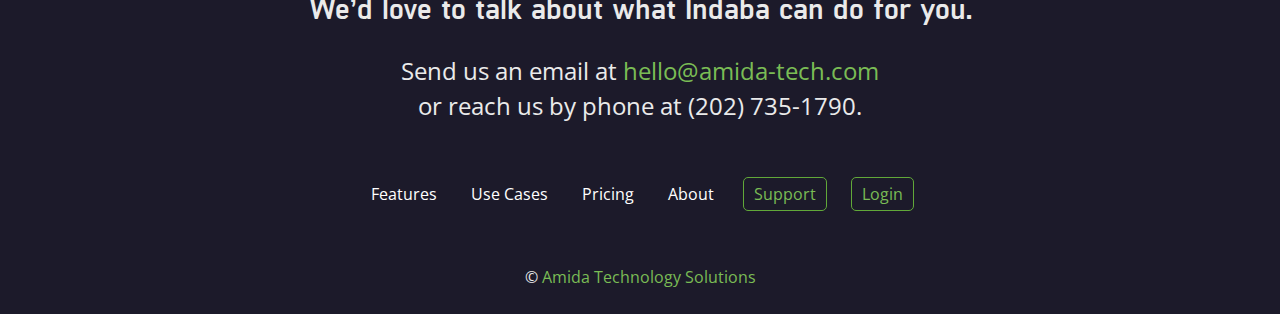
==== commit 4431ed99: "view some use cases" ====
--- a/about.html
+++ b/about.html
@@ -9,7 +9,7 @@
     <meta name="description" content="">
     <meta name="author" content="">
 
-    <title>Indaba by Amida, Turning knowledge into data</title>
+    <title>Indaba by Amida, Turn knowledge into data</title>
 
     <!-- Bootstrap Core CSS -->
     <link href="css/bootstrap.min.css" rel="stylesheet">
@@ -197,7 +197,7 @@
             </div>
             <div class="row text-center">
                 <div class="col-md-6 col-md-offset-3">
-                    <p><a href="usecases.html" class="btn btn-xl">View all use cases</a></p>
+                    <p><a href="usecases.html" class="btn btn-xl">View some use cases</a></p>
                 </div>
             </div>
         </div>
